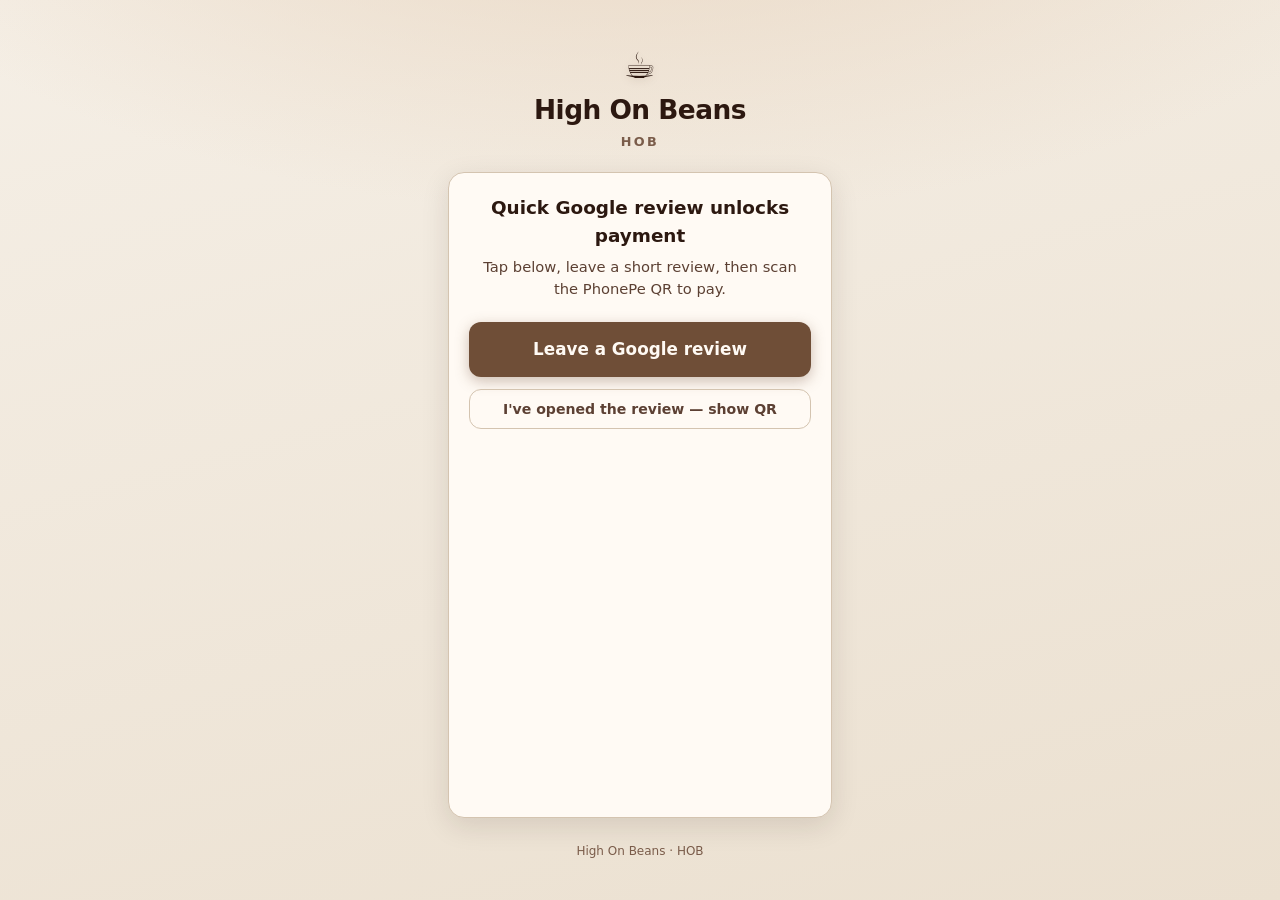
==== index.html @ 1042dd91 "Add High On Beans review-then-pay page Static page: open Google review link first, then unlock Phone" ====
<!DOCTYPE html>
<html lang="en-IN">
<head>
  <meta charset="UTF-8" />
  <meta name="viewport" content="width=device-width, initial-scale=1, viewport-fit=cover" />
  <meta name="theme-color" content="#3E2723" />
  <meta name="description" content="High On Beans — leave a quick Google review to unlock PhonePe payment." />
  <title>High On Beans · Review &amp; Pay</title>
  <link rel="stylesheet" href="styles.css" />
</head>
<body>
  <div class="page">
    <header class="brand" aria-label="High On Beans">
      <div class="logo" aria-hidden="true">☕</div>
      <h1 class="brand-name">High On Beans</h1>
      <p class="brand-tag">HOB</p>
    </header>

    <main class="card" id="main">
      <p class="lead">Quick Google review unlocks payment</p>
      <p class="sub">Tap below, leave a short review, then scan the PhonePe QR to pay.</p>

      <a
        id="reviewBtn"
        class="btn btn-primary"
        href="https://www.google.com/search?sca_esv=ca3cb6d5ce7709a9&amp;rlz=1C5CHFA_enIN1177IN1177&amp;sxsrf=APpeQntPBMEN0trO0D0YfzY9yPDDTtMzeQ:1789384878749&amp;si=APenkKm7iecQ4G6P-TsbSMFKIQtv3EFIqRAFw-i8uEbk55Z-_-iMqspr3wXg4qn6NXS4X_GTL_is5HBTp9Ddrv70ZLb_j4LEuJaNm1a4kzVnV1Qfs8r-oFQ_9p08oyRvhVjKaoZwQLy5HxRWmhAKP3C8jw49hBroOQ%3D%3D&amp;q=HOB-+High+On+Beans+Reviews&amp;sa=X&amp;ved=2ahUKEwijq8GQ-u2WAxXITWwGHUm0AcwQ0bkNegQIQRAH#"
        target="_blank"
        rel="noopener noreferrer"
      >
        Leave a Google review
      </a>

      <button type="button" id="unlockOnlyBtn" class="btn btn-ghost">
        I've opened the review — show QR
      </button>

      <section id="paySection" class="pay-section" hidden aria-live="polite">
        <div class="divider" aria-hidden="true"></div>
        <h2 class="pay-title">Thanks — scan to pay with PhonePe</h2>
        <p class="pay-hint">Open PhonePe or any UPI app and scan this QR.</p>
        <figure class="qr-wrap">
          <img
            id="qrImg"
            src="assets/phonepe-qr.jpeg"
            alt="PhonePe UPI QR code for High On Beans payment"
            width="280"
            height="280"
            decoding="async"
          />
        </figure>
      </section>
    </main>

    <footer class="footer">
      <p>High On Beans · HOB</p>
    </footer>
  </div>
  <script src="app.js"></script>
</body>
</html>
---- styles.css ----
/* High On Beans — warm coffee palette, mobile-first */
:root {
  --bg: #f5efe6;
  --bg-deep: #ebe0d0;
  --card: #fffaf4;
  --ink: #2c1810;
  --ink-soft: #5c4033;
  --muted: #7a5c4a;
  --accent: #6f4e37;
  --accent-hover: #5a3d2b;
  --accent-press: #4a3224;
  --cream: #f8f1e7;
  --border: #d4c4b0;
  --ring: #c4a484;
  --shadow: 0 8px 28px rgba(44, 24, 16, 0.12);
  --radius: 16px;
  --font: system-ui, -apple-system, "Segoe UI", Roboto, "Noto Sans", "Helvetica Neue", Arial, sans-serif;
}

*,
*::before,
*::after {
  box-sizing: border-box;
}

html {
  -webkit-text-size-adjust: 100%;
}

body {
  margin: 0;
  min-height: 100dvh;
  font-family: var(--font);
  color: var(--ink);
  background:
    radial-gradient(ellipse 120% 80% at 50% -20%, #e8d5c0 0%, transparent 55%),
    linear-gradient(165deg, var(--bg) 0%, var(--bg-deep) 100%);
  line-height: 1.5;
}

.page {
  max-width: 420px;
  margin: 0 auto;
  padding: 1.5rem 1.15rem 2.5rem;
  display: flex;
  flex-direction: column;
  min-height: 100dvh;
}

.brand {
  text-align: center;
  margin-bottom: 1.25rem;
  padding-top: 0.5rem;
}

.logo {
  font-size: 2.25rem;
  line-height: 1;
  margin-bottom: 0.35rem;
  filter: drop-shadow(0 2px 4px rgba(44, 24, 16, 0.15));
}

.brand-name {
  margin: 0;
  font-size: 1.65rem;
  font-weight: 700;
  letter-spacing: -0.02em;
  color: var(--ink);
}

.brand-tag {
  margin: 0.2rem 0 0;
  font-size: 0.8rem;
  font-weight: 600;
  letter-spacing: 0.18em;
  text-transform: uppercase;
  color: var(--muted);
}

.card {
  background: var(--card);
  border: 1px solid var(--border);
  border-radius: var(--radius);
  box-shadow: var(--shadow);
  padding: 1.35rem 1.25rem 1.5rem;
  flex: 1 0 auto;
}

.lead {
  margin: 0 0 0.4rem;
  font-size: 1.15rem;
  font-weight: 650;
  color: var(--ink);
  text-align: center;
}

.sub {
  margin: 0 0 1.35rem;
  font-size: 0.92rem;
  color: var(--ink-soft);
  text-align: center;
}

.btn {
  display: block;
  width: 100%;
  font-family: inherit;
  font-size: 1.05rem;
  font-weight: 650;
  text-align: center;
  text-decoration: none;
  border-radius: 12px;
  padding: 0.95rem 1.1rem;
  cursor: pointer;
  border: none;
  transition: background 0.15s ease, transform 0.1s ease, box-shadow 0.15s ease;
  -webkit-tap-highlight-color: transparent;
}

.btn:focus-visible {
  outline: 3px solid var(--ring);
  outline-offset: 3px;
}

.btn-primary {
  color: #fffaf4;
  background: var(--accent);
  box-shadow: 0 4px 14px rgba(111, 78, 55, 0.35);
}

.btn-primary:hover {
  background: var(--accent-hover);
}

.btn-primary:active {
  background: var(--accent-press);
  transform: scale(0.98);
}

.btn-ghost {
  margin-top: 0.75rem;
  color: var(--ink-soft);
  background: transparent;
  border: 1px solid var(--border);
  font-size: 0.88rem;
  font-weight: 550;
  padding: 0.7rem 1rem;
}

.btn-ghost:hover {
  background: var(--cream);
  color: var(--ink);
}

.btn-ghost:active {
  transform: scale(0.98);
}

.pay-section {
  margin-top: 0.25rem;
}

.pay-section[hidden] {
  display: none !important;
}

.divider {
  height: 1px;
  background: linear-gradient(90deg, transparent, var(--border), transparent);
  margin: 1.35rem 0 1.15rem;
}

.pay-title {
  margin: 0 0 0.35rem;
  font-size: 1.1rem;
  font-weight: 650;
  text-align: center;
  color: var(--ink);
}

.pay-hint {
  margin: 0 0 1rem;
  font-size: 0.85rem;
  color: var(--muted);
  text-align: center;
}

.qr-wrap {
  margin: 0 auto;
  padding: 0.75rem;
  max-width: 280px;
  background: #fff;
  border: 1px solid var(--border);
  border-radius: 12px;
  box-shadow: 0 2px 10px rgba(44, 24, 16, 0.08);
}

.qr-wrap img {
  display: block;
  width: 100%;
  max-width: 280px;
  height: auto;
  margin: 0 auto;
  border-radius: 4px;
}

.footer {
  text-align: center;
  margin-top: 1.5rem;
  font-size: 0.75rem;
  color: var(--muted);
}

.footer p {
  margin: 0;
}

@media (min-width: 480px) {
  .page {
    padding-top: 2.5rem;
  }
}
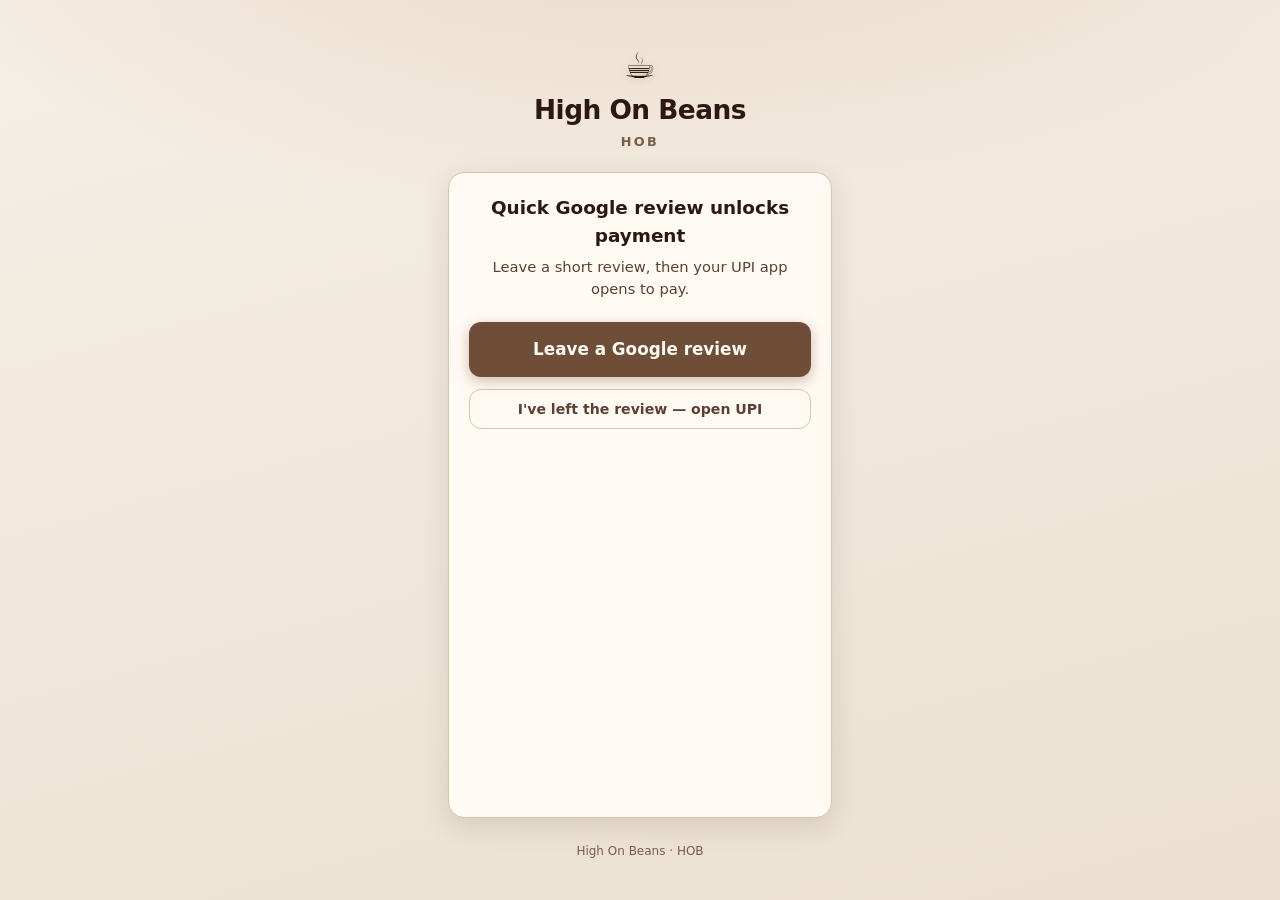
==== commit 7e2b37a3: "Open UPI app after Google review return Decode PhonePe QR into upi:// intent; auto-launch when the c" ====
--- a/index.html
+++ b/index.html
@@ -4,7 +4,7 @@
   <meta charset="UTF-8" />
   <meta name="viewport" content="width=device-width, initial-scale=1, viewport-fit=cover" />
   <meta name="theme-color" content="#3E2723" />
-  <meta name="description" content="High On Beans — leave a quick Google review to unlock PhonePe payment." />
+  <meta name="description" content="High On Beans — leave a quick Google review, then pay with UPI." />
   <title>High On Beans · Review &amp; Pay</title>
   <link rel="stylesheet" href="styles.css" />
 </head>
@@ -18,7 +18,7 @@
 
     <main class="card" id="main">
       <p class="lead">Quick Google review unlocks payment</p>
-      <p class="sub">Tap below, leave a short review, then scan the PhonePe QR to pay.</p>
+      <p class="sub">Leave a short review, then your UPI app opens to pay.</p>
 
       <a
         id="reviewBtn"
@@ -31,13 +31,17 @@
       </a>
 
       <button type="button" id="unlockOnlyBtn" class="btn btn-ghost">
-        I've opened the review — show QR
+        I've left the review — open UPI
       </button>
 
       <section id="paySection" class="pay-section" hidden aria-live="polite">
         <div class="divider" aria-hidden="true"></div>
-        <h2 class="pay-title">Thanks — scan to pay with PhonePe</h2>
-        <p class="pay-hint">Open PhonePe or any UPI app and scan this QR.</p>
+        <h2 class="pay-title">Thanks — pay with UPI</h2>
+        <p class="pay-hint">When you come back from Google, your UPI app should open. If it doesn’t, tap below.</p>
+        <button type="button" id="payUpiBtn" class="btn btn-primary">
+          Open UPI to pay
+        </button>
+        <p class="pay-hint" style="margin-top:1rem">Or scan this QR</p>
         <figure class="qr-wrap">
           <img
             id="qrImg"
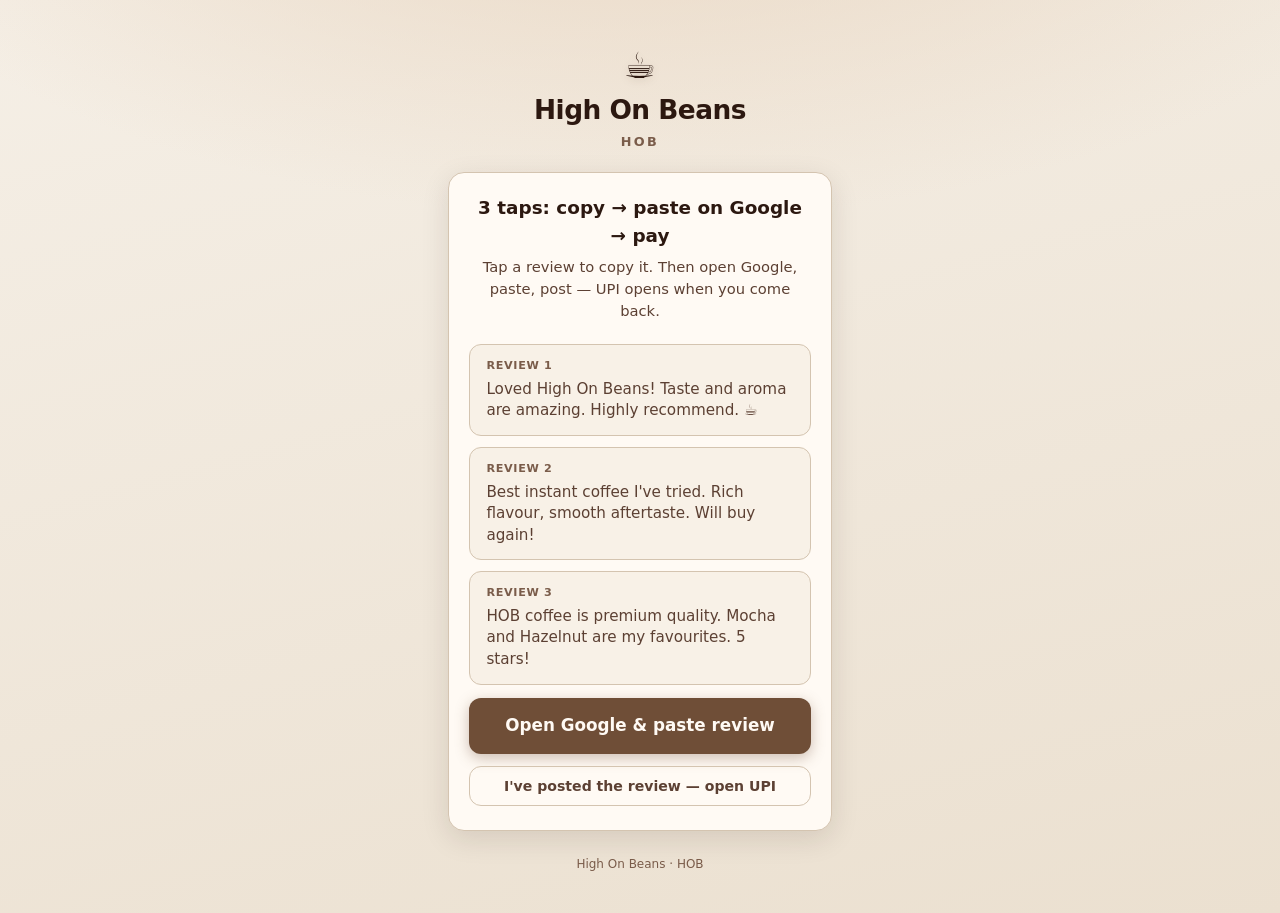
==== commit b1612563: "Add one-tap copy for ready-made Google reviews Customers tap a review to copy, open Google to paste," ====
--- a/index.html
+++ b/index.html
@@ -4,7 +4,7 @@
   <meta charset="UTF-8" />
   <meta name="viewport" content="width=device-width, initial-scale=1, viewport-fit=cover" />
   <meta name="theme-color" content="#3E2723" />
-  <meta name="description" content="High On Beans — leave a quick Google review, then pay with UPI." />
+  <meta name="description" content="High On Beans — copy a review, post on Google, then pay with UPI." />
   <title>High On Beans · Review &amp; Pay</title>
   <link rel="stylesheet" href="styles.css" />
 </head>
@@ -17,8 +17,25 @@
     </header>
 
     <main class="card" id="main">
-      <p class="lead">Quick Google review unlocks payment</p>
-      <p class="sub">Leave a short review, then your UPI app opens to pay.</p>
+      <p class="lead">3 taps: copy → paste on Google → pay</p>
+      <p class="sub">Tap a review to copy it. Then open Google, paste, post — UPI opens when you come back.</p>
+
+      <div class="review-picks" role="group" aria-label="Ready-made reviews">
+        <button type="button" class="review-chip" data-review="Loved High On Beans! Taste and aroma are amazing. Highly recommend. ☕">
+          <span class="review-chip-label">Review 1</span>
+          <span class="review-chip-text">Loved High On Beans! Taste and aroma are amazing. Highly recommend. ☕</span>
+        </button>
+        <button type="button" class="review-chip" data-review="Best instant coffee I've tried. Rich flavour, smooth aftertaste. Will buy again!">
+          <span class="review-chip-label">Review 2</span>
+          <span class="review-chip-text">Best instant coffee I've tried. Rich flavour, smooth aftertaste. Will buy again!</span>
+        </button>
+        <button type="button" class="review-chip" data-review="HOB coffee is premium quality. Mocha and Hazelnut are my favourites. 5 stars!">
+          <span class="review-chip-label">Review 3</span>
+          <span class="review-chip-text">HOB coffee is premium quality. Mocha and Hazelnut are my favourites. 5 stars!</span>
+        </button>
+      </div>
+
+      <p id="copyStatus" class="copy-status" aria-live="polite" hidden></p>
 
       <a
         id="reviewBtn"
@@ -27,11 +44,11 @@
         target="_blank"
         rel="noopener noreferrer"
       >
-        Leave a Google review
+        Open Google &amp; paste review
       </a>
 
       <button type="button" id="unlockOnlyBtn" class="btn btn-ghost">
-        I've left the review — open UPI
+        I've posted the review — open UPI
       </button>
 
       <section id="paySection" class="pay-section" hidden aria-live="polite">
--- a/styles.css
+++ b/styles.css
@@ -220,3 +220,62 @@
     padding-top: 2.5rem;
   }
 }
+
+/* Ready-made review chips */
+.review-picks {
+  display: flex;
+  flex-direction: column;
+  gap: 0.65rem;
+  margin: 0 0 0.85rem;
+}
+
+.review-chip {
+  display: block;
+  width: 100%;
+  text-align: left;
+  padding: 0.85rem 1rem;
+  border-radius: 12px;
+  border: 1.5px solid var(--border);
+  background: var(--cream);
+  color: var(--ink);
+  font: inherit;
+  cursor: pointer;
+  transition: border-color 0.15s, background 0.15s, box-shadow 0.15s;
+}
+
+.review-chip:hover,
+.review-chip:focus-visible {
+  border-color: var(--accent);
+  outline: none;
+  box-shadow: 0 0 0 3px rgba(111, 78, 55, 0.2);
+}
+
+.review-chip.is-selected {
+  border-color: var(--accent);
+  background: #f0e6da;
+}
+
+.review-chip-label {
+  display: block;
+  font-size: 0.7rem;
+  font-weight: 700;
+  letter-spacing: 0.06em;
+  text-transform: uppercase;
+  color: var(--muted);
+  margin-bottom: 0.25rem;
+}
+
+.review-chip-text {
+  display: block;
+  font-size: 0.95rem;
+  color: var(--ink-soft);
+  line-height: 1.4;
+}
+
+.copy-status {
+  margin: 0 0 0.85rem;
+  font-size: 0.88rem;
+  font-weight: 600;
+  color: var(--accent);
+  text-align: center;
+}
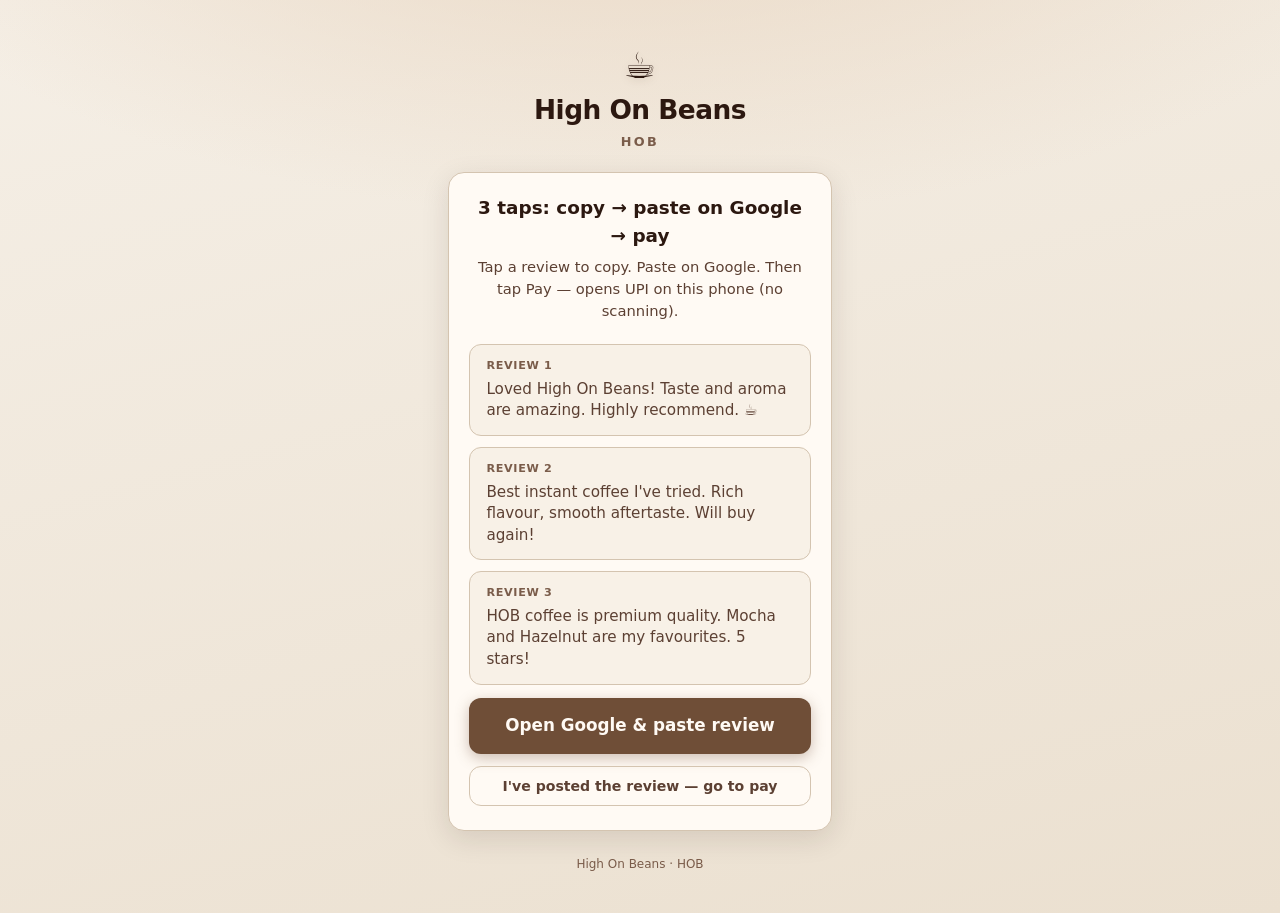
==== commit f5495e74: "Add HTTPS pay link that opens UPI on the same phone Replace same-device QR payment with pay.html red" ====
--- a/index.html
+++ b/index.html
@@ -18,7 +18,7 @@
 
     <main class="card" id="main">
       <p class="lead">3 taps: copy → paste on Google → pay</p>
-      <p class="sub">Tap a review to copy it. Then open Google, paste, post — UPI opens when you come back.</p>
+      <p class="sub">Tap a review to copy. Paste on Google. Then tap Pay — opens UPI on this phone (no scanning).</p>
 
       <div class="review-picks" role="group" aria-label="Ready-made reviews">
         <button type="button" class="review-chip" data-review="Loved High On Beans! Taste and aroma are amazing. Highly recommend. ☕">
@@ -48,27 +48,31 @@
       </a>
 
       <button type="button" id="unlockOnlyBtn" class="btn btn-ghost">
-        I've posted the review — open UPI
+        I've posted the review — go to pay
       </button>
 
       <section id="paySection" class="pay-section" hidden aria-live="polite">
         <div class="divider" aria-hidden="true"></div>
-        <h2 class="pay-title">Thanks — pay with UPI</h2>
-        <p class="pay-hint">When you come back from Google, your UPI app should open. If it doesn’t, tap below.</p>
-        <button type="button" id="payUpiBtn" class="btn btn-primary">
-          Open UPI to pay
-        </button>
-        <p class="pay-hint" style="margin-top:1rem">Or scan this QR</p>
-        <figure class="qr-wrap">
-          <img
-            id="qrImg"
-            src="assets/phonepe-qr.jpeg"
-            alt="PhonePe UPI QR code for High On Beans payment"
-            width="280"
-            height="280"
-            decoding="async"
-          />
-        </figure>
+        <h2 class="pay-title">Thanks — pay on this phone</h2>
+        <p class="pay-hint">Tap Pay to open PhonePe / GPay / any UPI app. No QR scan needed.</p>
+        <a
+          id="payUpiBtn"
+          class="btn btn-primary"
+          href="pay.html"
+        >Pay with UPI</a>
+        <details class="qr-fallback">
+          <summary>Paying from another phone? Show QR</summary>
+          <figure class="qr-wrap">
+            <img
+              id="qrImg"
+              src="assets/phonepe-qr.jpeg"
+              alt="PhonePe UPI QR code for High On Beans payment"
+              width="280"
+              height="280"
+              decoding="async"
+            />
+          </figure>
+        </details>
       </section>
     </main>
 
--- a/styles.css
+++ b/styles.css
@@ -279,3 +279,25 @@
   color: var(--accent);
   text-align: center;
 }
+
+.qr-fallback {
+  margin-top: 1.25rem;
+  font-size: 0.9rem;
+  color: var(--muted);
+}
+
+.qr-fallback summary {
+  cursor: pointer;
+  text-align: center;
+  list-style: none;
+  font-weight: 600;
+}
+
+.qr-fallback summary::-webkit-details-marker {
+  display: none;
+}
+
+.qr-fallback[open] summary {
+  margin-bottom: 0.75rem;
+  color: var(--ink-soft);
+}
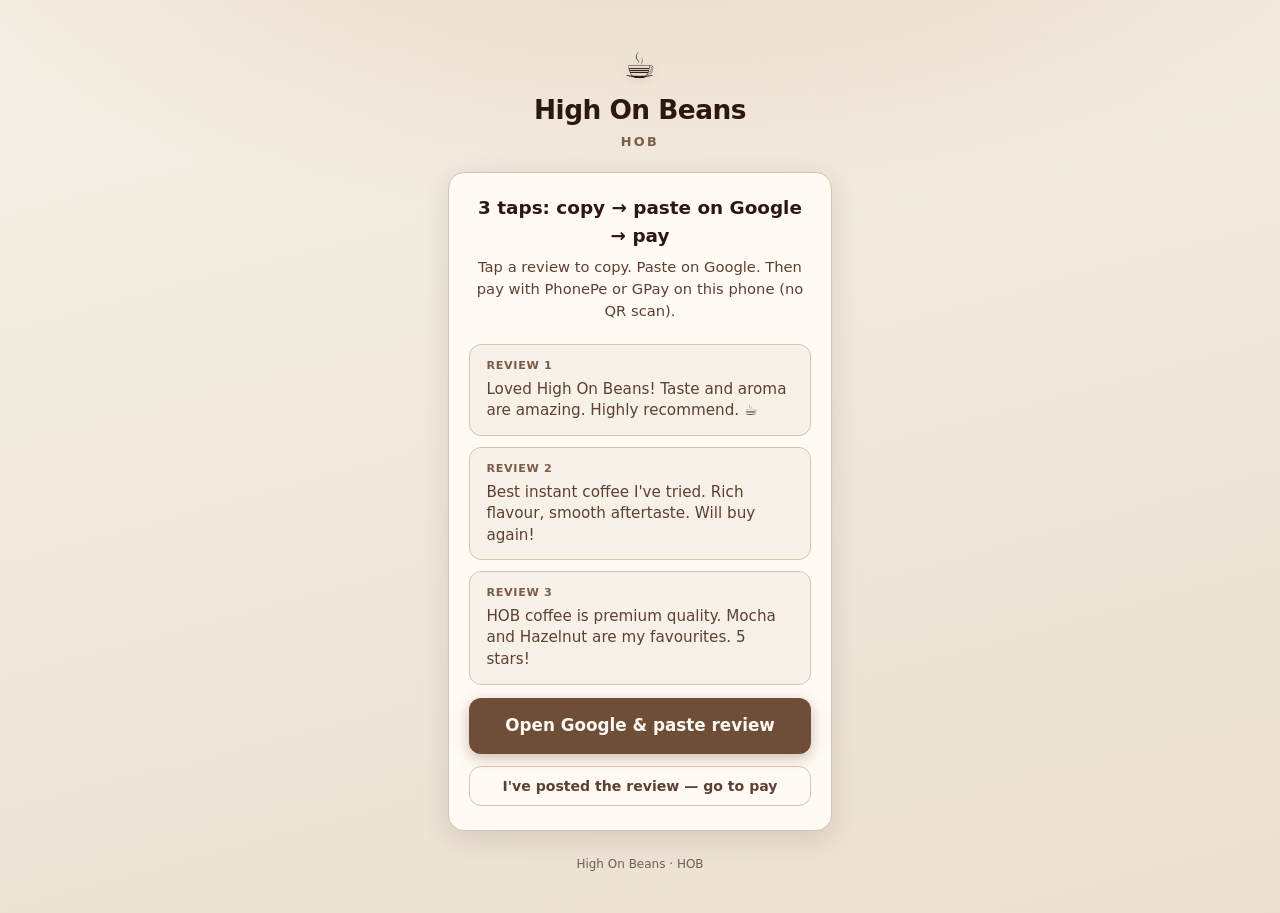
==== commit a0f3b9aa: "Prefer PhonePe and GPay over WhatsApp Pay Use app-specific deep links and Android package intents so" ====
--- a/index.html
+++ b/index.html
@@ -18,7 +18,7 @@
 
     <main class="card" id="main">
       <p class="lead">3 taps: copy → paste on Google → pay</p>
-      <p class="sub">Tap a review to copy. Paste on Google. Then tap Pay — opens UPI on this phone (no scanning).</p>
+      <p class="sub">Tap a review to copy. Paste on Google. Then pay with PhonePe or GPay on this phone (no QR scan).</p>
 
       <div class="review-picks" role="group" aria-label="Ready-made reviews">
         <button type="button" class="review-chip" data-review="Loved High On Beans! Taste and aroma are amazing. Highly recommend. ☕">
@@ -54,12 +54,12 @@
       <section id="paySection" class="pay-section" hidden aria-live="polite">
         <div class="divider" aria-hidden="true"></div>
         <h2 class="pay-title">Thanks — pay on this phone</h2>
-        <p class="pay-hint">Tap Pay to open PhonePe / GPay / any UPI app. No QR scan needed.</p>
+        <p class="pay-hint">Tap Pay to open PhonePe or Google Pay. No QR scan — WhatsApp Pay is not used.</p>
         <a
           id="payUpiBtn"
           class="btn btn-primary"
           href="pay.html"
-        >Pay with UPI</a>
+        >Pay with PhonePe / GPay</a>
         <details class="qr-fallback">
           <summary>Paying from another phone? Show QR</summary>
           <figure class="qr-wrap">
